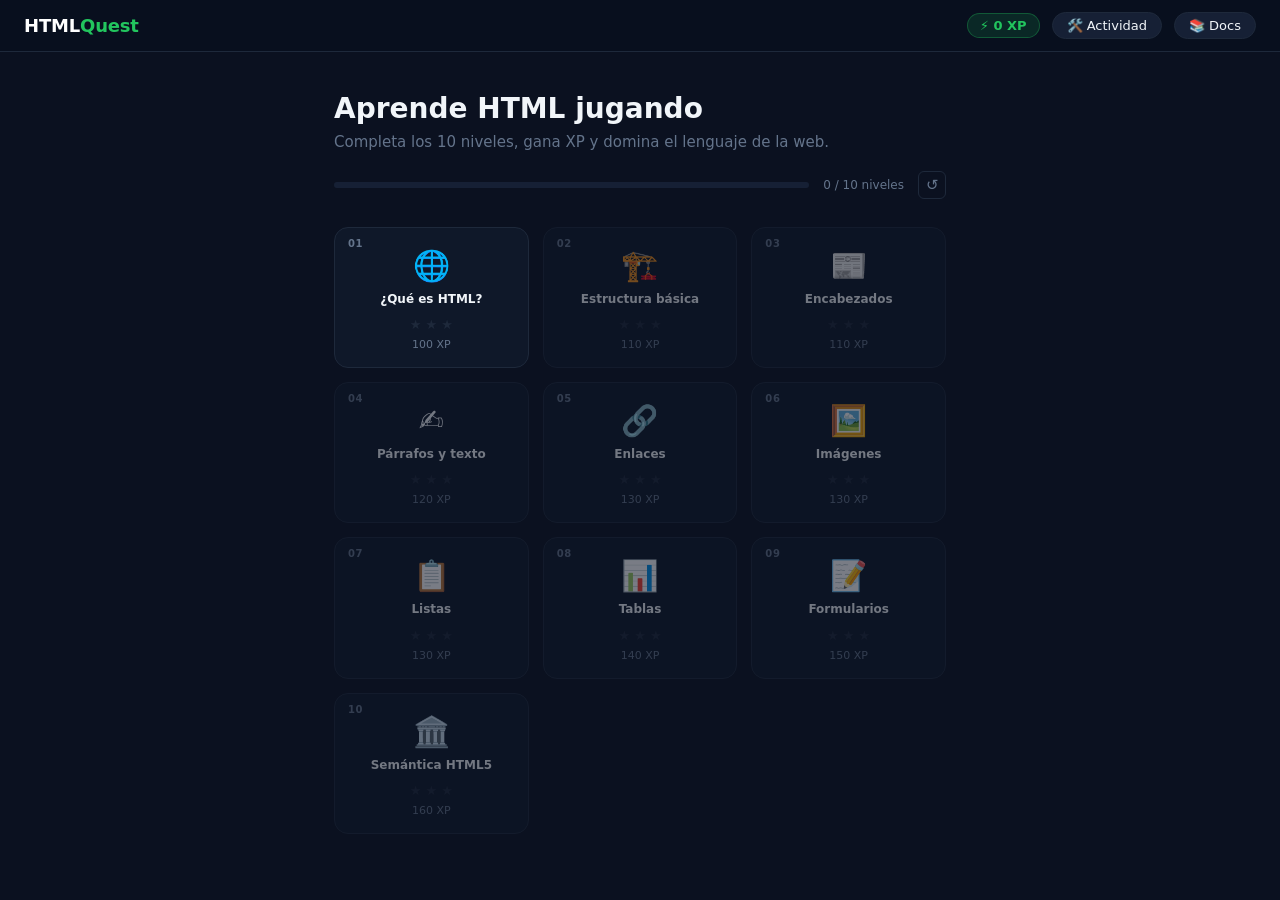
==== index.html @ 98eefcd7 "first commit" ====
<!DOCTYPE html>
<html lang="es">
<head>
<meta charset="UTF-8">
<meta name="viewport" content="width=device-width, initial-scale=1.0">
<title>HTML Quest</title>
<link rel="stylesheet" href="style.css">
</head>
<body>

<!-- ── SELECT ── -->
<div id="screen-select" class="screen active">
  <header class="game-header">
    <div class="game-logo">HTML<span>Quest</span></div>
    <div class="header-right">
      <div class="xp-badge">⚡ <span id="totalXP">0</span> XP</div>
      <a href="actividad.html" target="_blank" class="docs-pill">🛠️ Actividad</a>
      <a href="referencia.html" target="_blank" class="docs-pill">📚 Docs</a>
    </div>
  </header>
  <div class="select-hero">
    <h1>Aprende HTML jugando</h1>
    <p>Completa los 10 niveles, gana XP y domina el lenguaje de la web.</p>
    <div class="overall-progress">
      <div class="overall-bar"><div class="overall-fill" id="overallFill"></div></div>
      <span id="overallText">0 / 10 niveles</span>
      <button class="reset-btn" onclick="resetProgress()" title="Reiniciar progreso">↺</button>
    </div>
  </div>

  <!-- Reset confirmation modal -->
  <div id="resetModal" class="modal-overlay" style="display:none">
    <div class="modal-box">
      <div class="modal-icon">⚠️</div>
      <h3>¿Reiniciar progreso?</h3>
      <p>Se borrarán todos los niveles completados y el XP acumulado. Esta acción no se puede deshacer.</p>
      <div class="modal-actions">
        <button class="secondary-btn" onclick="closeModal()">Cancelar</button>
        <button class="danger-btn" onclick="confirmReset()">Sí, reiniciar</button>
      </div>
    </div>
  </div>
  <div class="level-grid" id="levelGrid"></div>
</div>

<!-- ── LESSON ── -->
<div id="screen-lesson" class="screen">
  <div class="screen-inner">
    <div class="screen-topbar">
      <button class="back-btn" onclick="showSelect()">← Niveles</button>
      <a id="lessonDocsLink" href="referencia.html" target="_blank" class="docs-pill small">📚 Ver en docs</a>
    </div>
    <div class="lesson-badge" id="lessonBadge"></div>
    <h2 class="lesson-title" id="lessonTitle"></h2>
    <div class="lesson-body" id="lessonBody"></div>
    <div class="lesson-code-wrap">
      <div class="lesson-code-bar">HTML</div>
      <pre class="lesson-code" id="lessonCode"></pre>
    </div>
    <div class="lesson-tip" id="lessonTip"></div>
    <button class="primary-btn full-w" onclick="startQuestions()">Empezar preguntas →</button>
  </div>
</div>

<!-- ── QUESTION ── -->
<div id="screen-question" class="screen">
  <div class="screen-inner">
    <div class="screen-topbar">
      <button class="back-btn" onclick="backToLesson()">← Lección</button>
      <div class="q-dots" id="qDots"></div>
    </div>
    <div class="question-card">
      <div class="q-label" id="qLabel"></div>
      <h3 class="q-text" id="qText"></h3>
      <div class="options-grid" id="optionsGrid"></div>
    </div>
    <div class="q-feedback" id="qFeedback"></div>
  </div>
</div>

<!-- ── LEVEL COMPLETE ── -->
<div id="screen-levelcomplete" class="screen">
  <div class="screen-inner centered">
    <div class="big-icon" id="lcIcon"></div>
    <h2 id="lcTitle"></h2>
    <div class="stars-row" id="lcStars"></div>
    <div class="xp-pill" id="lcXP"></div>
    <p class="lc-msg" id="lcMsg"></p>
    <div class="action-row">
      <button class="secondary-btn" onclick="showSelect()">Ver niveles</button>
      <button class="primary-btn" id="nextLevelBtn" onclick="goNextLevel()">Siguiente →</button>
    </div>
  </div>
</div>

<!-- ── GAME COMPLETE ── -->
<div id="screen-gamecomplete" class="screen">
  <div class="screen-inner centered">
    <div class="big-icon">🏆</div>
    <h2>¡HTML dominado!</h2>
    <p style="color:var(--muted);margin-bottom:24px">Has completado los 10 niveles de HTML Quest.</p>
    <div class="xp-pill" id="finalXP"></div>
    <br><br>
    <button class="primary-btn" onclick="showSelect()">Ver todos los niveles</button>
  </div>
</div>

<canvas id="confettiCanvas"></canvas>
<script src="game.js"></script>
</body>
</html>
---- style.css ----
*, *::before, *::after { box-sizing: border-box; margin: 0; padding: 0; }

:root {
  --bg:         #0b1120;
  --surface:    #0f1829;
  --surface2:   #162035;
  --border:     #1e293b;
  --text:       #f1f5f9;
  --muted:      #64748b;
  --accent:     #22c55e;
  --accent-dim: rgba(34,197,94,0.14);
  --wrong:      #ef4444;
  --wrong-dim:  rgba(239,68,68,0.14);
  --gold:       #f59e0b;
}

body {
  background: var(--bg);
  color: var(--text);
  font-family: system-ui, -apple-system, sans-serif;
  font-size: 15px;
  min-height: 100vh;
}

/* ── Screens ── */
.screen { display: none; min-height: 100vh; flex-direction: column; }
.screen.active { display: flex; animation: fadeIn .25s ease; }
@keyframes fadeIn {
  from { opacity: 0; transform: translateY(10px); }
  to   { opacity: 1; transform: translateY(0); }
}

.screen-inner {
  max-width: 660px;
  width: 100%;
  margin: 0 auto;
  padding: 28px 24px 80px;
}
.screen-inner.centered {
  display: flex;
  flex-direction: column;
  align-items: center;
  text-align: center;
  padding-top: 80px;
}

/* ── Header ── */
.game-header {
  display: flex;
  justify-content: space-between;
  align-items: center;
  padding: 0 24px;
  height: 52px;
  background: #080f1e;
  border-bottom: 1px solid var(--border);
  flex-shrink: 0;
}
.game-logo {
  font-weight: 800;
  font-size: 18px;
  letter-spacing: -.01em;
  color: #fff;
}
.game-logo span { color: var(--accent); }
.header-right { display: flex; align-items: center; gap: 12px; }

.xp-badge {
  background: var(--accent-dim);
  border: 1px solid rgba(34,197,94,0.3);
  color: var(--accent);
  padding: 4px 12px;
  border-radius: 20px;
  font-size: 13px;
  font-weight: 600;
}

.docs-pill {
  background: var(--surface2);
  border: 1px solid var(--border);
  color: var(--text);
  padding: 5px 14px;
  border-radius: 20px;
  font-size: 13px;
  text-decoration: none;
  transition: border-color .15s;
}
.docs-pill:hover { border-color: var(--accent); }
.docs-pill.small { padding: 3px 10px; font-size: 12px; }

/* ── Select Hero ── */
.select-hero {
  max-width: 660px;
  margin: 0 auto;
  padding: 40px 24px 28px;
  width: 100%;
}
.select-hero h1 { font-size: 28px; font-weight: 800; margin-bottom: 8px; }
.select-hero p  { color: var(--muted); margin-bottom: 20px; }

.overall-progress {
  display: flex;
  align-items: center;
  gap: 14px;
}
.overall-bar {
  flex: 1;
  height: 6px;
  background: var(--surface2);
  border-radius: 6px;
  overflow: hidden;
}
.overall-fill {
  height: 100%;
  background: var(--accent);
  border-radius: 6px;
  transition: width .5s ease;
  width: 0%;
}
.overall-progress span { font-size: 12px; color: var(--muted); white-space: nowrap; }

/* ── Level Grid ── */
.level-grid {
  display: grid;
  grid-template-columns: repeat(auto-fill, minmax(155px, 1fr));
  gap: 14px;
  max-width: 660px;
  margin: 0 auto;
  padding: 0 24px 60px;
  width: 100%;
}

.level-card {
  background: var(--surface);
  border: 1px solid var(--border);
  border-radius: 14px;
  padding: 20px 14px 16px;
  cursor: pointer;
  transition: transform .2s, border-color .2s, box-shadow .2s;
  position: relative;
  text-align: center;
}
.level-card:hover {
  transform: translateY(-3px);
  border-color: var(--accent);
  box-shadow: 0 8px 28px rgba(34,197,94,0.12);
}
.level-card.completed { border-color: rgba(34,197,94,0.25); }
.level-card.locked { opacity: .45; cursor: not-allowed; }
.level-card.locked:hover { transform: none; border-color: var(--border); box-shadow: none; }

.lc-num {
  position: absolute;
  top: 10px; left: 13px;
  font-size: 10px;
  font-weight: 700;
  color: var(--muted);
  letter-spacing: .06em;
}
.lc-icon  { font-size: 30px; display: block; margin-bottom: 8px; }
.lc-title { font-size: 12px; font-weight: 600; color: var(--text); margin-bottom: 8px; line-height: 1.35; }
.lc-stars { font-size: 15px; margin-bottom: 5px; min-height: 18px; }
.lc-xp    { font-size: 11px; color: var(--muted); }

.star-on  { color: var(--gold); }
.star-off { color: var(--border); }
.star-empty-all { color: var(--border); font-size: 13px; }

/* ── Lesson ── */
.screen-topbar {
  display: flex;
  justify-content: space-between;
  align-items: center;
  margin-bottom: 28px;
}

.back-btn {
  background: none;
  border: none;
  color: var(--muted);
  cursor: pointer;
  font-size: 13px;
  padding: 4px 0;
  transition: color .15s;
}
.back-btn:hover { color: var(--text); }

.lesson-badge {
  display: inline-block;
  background: var(--accent);
  color: #fff;
  font-size: 11px;
  font-weight: 700;
  padding: 2px 10px;
  border-radius: 4px;
  letter-spacing: .05em;
  margin-bottom: 10px;
}
.lesson-title { font-size: 26px; font-weight: 800; margin-bottom: 16px; }
.lesson-body  { color: #c8d5e8; line-height: 1.75; margin-bottom: 24px; }
.lesson-body strong { color: #fff; }
.lesson-body em     { color: var(--accent); font-style: normal; }
.lesson-body code   { background: var(--surface2); padding: 1px 6px; border-radius: 4px; font-family: monospace; font-size: 13px; color: #93c5fd; }

.lesson-code-wrap {
  border: 1px solid var(--border);
  border-radius: 10px;
  overflow: hidden;
  margin-bottom: 20px;
}
.lesson-code-bar {
  background: var(--surface2);
  border-bottom: 1px solid var(--border);
  padding: 7px 14px;
  font-size: 11px;
  text-transform: uppercase;
  letter-spacing: .08em;
  color: var(--muted);
}
.lesson-code {
  background: #060d1a;
  color: #86efac;
  font-family: 'Fira Code', 'Cascadia Code', monospace;
  font-size: 13px;
  line-height: 1.7;
  padding: 20px;
  margin: 0;
  overflow-x: auto;
  white-space: pre;
}

.lesson-tip {
  background: rgba(245,158,11,0.1);
  border: 1px solid rgba(245,158,11,0.25);
  border-radius: 8px;
  padding: 12px 16px;
  font-size: 13px;
  color: #fcd34d;
  line-height: 1.6;
  margin-bottom: 28px;
}

/* ── Buttons ── */
.primary-btn {
  background: var(--accent);
  color: #000;
  border: none;
  padding: 12px 24px;
  border-radius: 8px;
  font-size: 15px;
  font-weight: 700;
  cursor: pointer;
  transition: filter .15s, transform .15s;
}
.primary-btn:hover { filter: brightness(1.1); transform: translateY(-1px); }
.primary-btn.full-w { width: 100%; padding: 14px; }

.secondary-btn {
  background: var(--surface2);
  color: var(--text);
  border: 1px solid var(--border);
  padding: 12px 24px;
  border-radius: 8px;
  font-size: 15px;
  font-weight: 600;
  cursor: pointer;
  transition: border-color .15s;
}
.secondary-btn:hover { border-color: var(--accent); }

/* ── Questions ── */
.q-dots { display: flex; gap: 6px; }
.q-dot {
  width: 28px; height: 4px; border-radius: 4px;
  background: var(--border); transition: background .2s;
}
.q-dot.active { background: var(--accent); }
.q-dot.done   { background: rgba(34,197,94,0.4); }

.question-card {
  background: var(--surface);
  border: 1px solid var(--border);
  border-radius: 14px;
  padding: 28px 24px;
}
.q-label { font-size: 11px; text-transform: uppercase; letter-spacing: .08em; color: var(--muted); margin-bottom: 14px; }
.q-text  { font-size: 18px; font-weight: 700; line-height: 1.5; margin-bottom: 0; }

.options-grid {
  display: grid;
  grid-template-columns: 1fr 1fr;
  gap: 10px;
  margin-top: 24px;
}

.option-btn {
  background: var(--surface2);
  border: 2px solid var(--border);
  color: var(--text);
  padding: 14px 16px;
  border-radius: 10px;
  cursor: pointer;
  font-size: 13px;
  text-align: left;
  line-height: 1.5;
  transition: border-color .15s, background .15s, color .15s;
  font-family: inherit;
}
.option-btn:hover:not(:disabled) {
  border-color: var(--accent);
  background: var(--accent-dim);
}
.option-btn:disabled { cursor: default; }
.option-btn.correct  { border-color: var(--accent); background: var(--accent-dim); color: var(--accent); font-weight: 600; }
.option-btn.wrong    { border-color: var(--wrong);  background: var(--wrong-dim);  color: var(--wrong);  }

.q-feedback {
  margin-top: 14px;
  padding: 14px 18px;
  border-radius: 10px;
  display: none;
  align-items: flex-start;
  gap: 12px;
  animation: slideUp .2s ease;
  font-size: 14px;
  line-height: 1.55;
}
.q-feedback.show { display: flex; }
.q-feedback.correct { background: var(--accent-dim); border: 1px solid rgba(34,197,94,.3); color: #86efac; }
.q-feedback.wrong   { background: var(--wrong-dim);  border: 1px solid rgba(239,68,68,.3); color: #fca5a5; }
.feedback-icon { font-size: 18px; flex-shrink: 0; margin-top: 1px; }
.feedback-body { flex: 1; }
.feedback-next {
  margin-top: 10px;
  background: none;
  border: none;
  color: inherit;
  font-weight: 700;
  font-size: 13px;
  cursor: pointer;
  padding: 0;
  text-decoration: underline;
  font-family: inherit;
}

@keyframes slideUp {
  from { opacity: 0; transform: translateY(8px); }
  to   { opacity: 1; transform: translateY(0); }
}

/* ── Level Complete ── */
.big-icon { font-size: 64px; margin-bottom: 16px; }
.stars-row { font-size: 32px; margin: 12px 0; letter-spacing: 4px; }
.xp-pill {
  background: var(--accent-dim);
  border: 1px solid rgba(34,197,94,.3);
  color: var(--accent);
  font-size: 20px;
  font-weight: 800;
  padding: 8px 24px;
  border-radius: 30px;
  display: inline-block;
  margin: 8px 0;
}
.lc-msg { color: var(--muted); margin: 16px 0 28px; font-size: 15px; }
.action-row { display: flex; gap: 12px; }

/* ── Canvas ── */
canvas { position: fixed; top: 0; left: 0; pointer-events: none; z-index: 9999; }

/* ── Reset button ── */
.reset-btn {
  background: none;
  border: 1px solid var(--border);
  color: var(--muted);
  width: 28px; height: 28px;
  border-radius: 6px;
  cursor: pointer;
  font-size: 15px;
  display: flex; align-items: center; justify-content: center;
  flex-shrink: 0;
  transition: color .15s, border-color .15s;
}
.reset-btn:hover { color: var(--wrong); border-color: var(--wrong); }

/* ── Modal ── */
.modal-overlay {
  position: fixed; inset: 0;
  background: rgba(0,0,0,0.6);
  display: flex; align-items: center; justify-content: center;
  z-index: 1000;
  animation: fadeIn .2s ease;
}
.modal-box {
  background: var(--surface);
  border: 1px solid var(--border);
  border-radius: 16px;
  padding: 36px 32px;
  max-width: 380px;
  width: 90%;
  text-align: center;
}
.modal-icon { font-size: 40px; margin-bottom: 12px; }
.modal-box h3 { font-size: 20px; font-weight: 700; margin-bottom: 10px; }
.modal-box p  { color: var(--muted); font-size: 14px; line-height: 1.6; margin-bottom: 24px; }
.modal-actions { display: flex; gap: 10px; justify-content: center; }

.danger-btn {
  background: var(--wrong);
  color: #fff;
  border: none;
  padding: 10px 22px;
  border-radius: 8px;
  font-size: 14px;
  font-weight: 700;
  cursor: pointer;
  transition: filter .15s;
}
.danger-btn:hover { filter: brightness(1.15); }
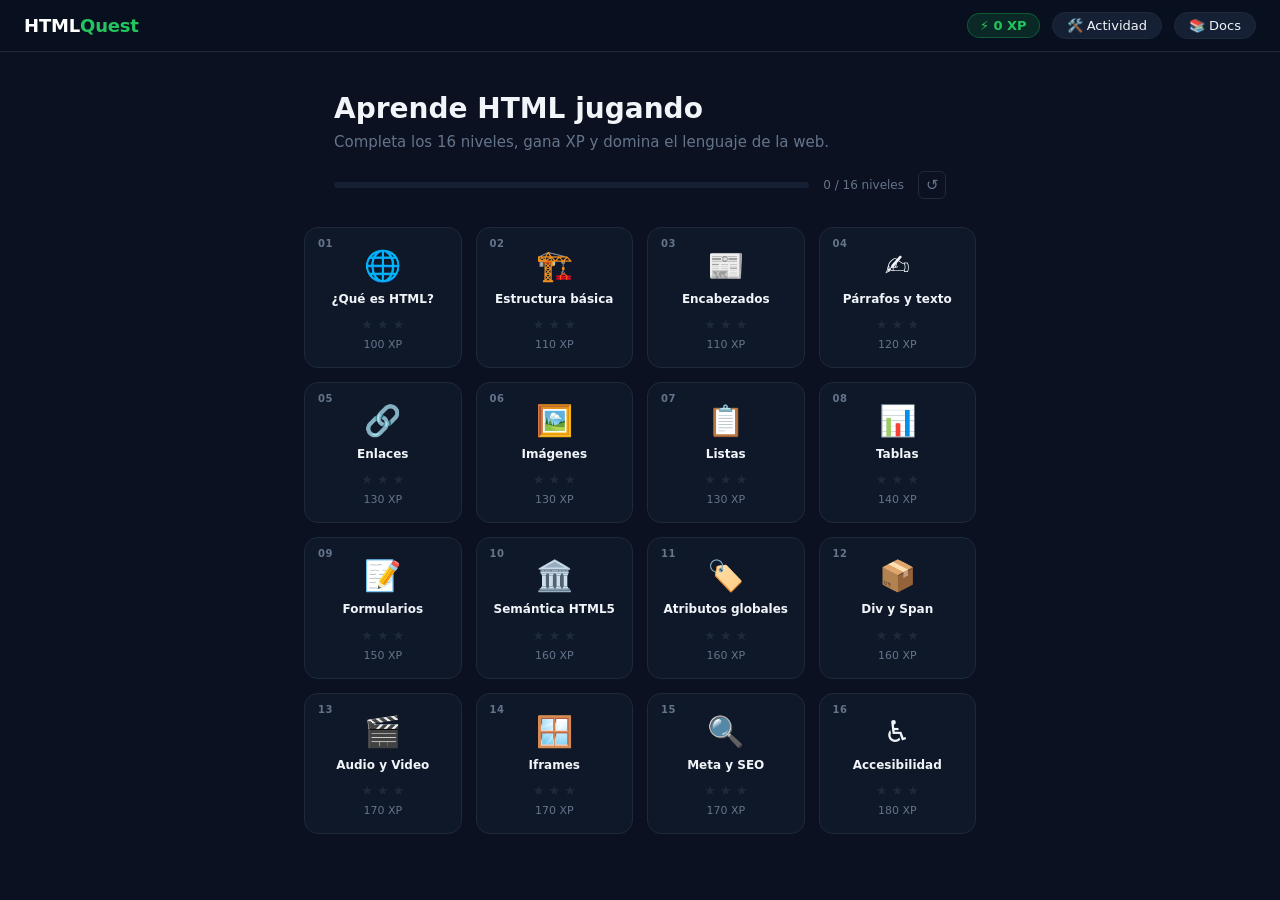
==== commit d313fa3e: "more levels" ====
--- a/index.html
+++ b/index.html
@@ -20,7 +20,7 @@
   </header>
   <div class="select-hero">
     <h1>Aprende HTML jugando</h1>
-    <p>Completa los 10 niveles, gana XP y domina el lenguaje de la web.</p>
+    <p>Completa los 16 niveles, gana XP y domina el lenguaje de la web.</p>
     <div class="overall-progress">
       <div class="overall-bar"><div class="overall-fill" id="overallFill"></div></div>
       <span id="overallText">0 / 10 niveles</span>
@@ -98,7 +98,7 @@
   <div class="screen-inner centered">
     <div class="big-icon">🏆</div>
     <h2>¡HTML dominado!</h2>
-    <p style="color:var(--muted);margin-bottom:24px">Has completado los 10 niveles de HTML Quest.</p>
+    <p style="color:var(--muted);margin-bottom:24px">Has completado los 16 niveles de HTML Quest.</p>
     <div class="xp-pill" id="finalXP"></div>
     <br><br>
     <button class="primary-btn" onclick="showSelect()">Ver todos los niveles</button>
--- a/style.css
+++ b/style.css
@@ -121,9 +121,9 @@
 /* ── Level Grid ── */
 .level-grid {
   display: grid;
-  grid-template-columns: repeat(auto-fill, minmax(155px, 1fr));
+  grid-template-columns: repeat(4, 1fr);
   gap: 14px;
-  max-width: 660px;
+  max-width: 720px;
   margin: 0 auto;
   padding: 0 24px 60px;
   width: 100%;
@@ -145,8 +145,6 @@
   box-shadow: 0 8px 28px rgba(34,197,94,0.12);
 }
 .level-card.completed { border-color: rgba(34,197,94,0.25); }
-.level-card.locked { opacity: .45; cursor: not-allowed; }
-.level-card.locked:hover { transform: none; border-color: var(--border); box-shadow: none; }
 
 .lc-num {
   position: absolute;
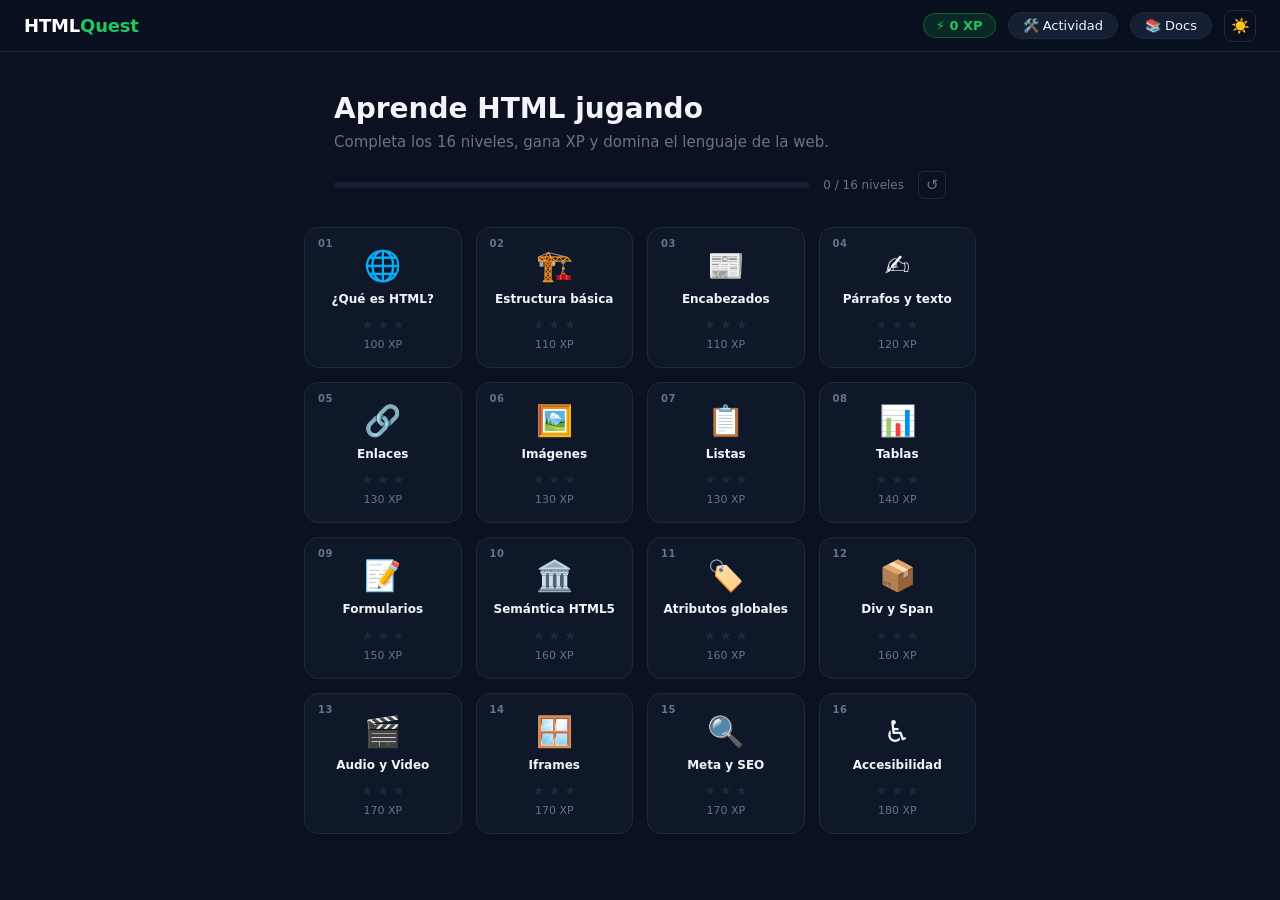
==== commit b4782361: "light mode" ====
--- a/index.html
+++ b/index.html
@@ -5,6 +5,7 @@
 <meta name="viewport" content="width=device-width, initial-scale=1.0">
 <title>HTML Quest</title>
 <link rel="stylesheet" href="style.css">
+<script>(function(){var t=localStorage.getItem('theme')||'dark';document.documentElement.setAttribute('data-theme',t);})();</script>
 </head>
 <body>
 
@@ -16,6 +17,7 @@
       <div class="xp-badge">⚡ <span id="totalXP">0</span> XP</div>
       <a href="actividad.html" target="_blank" class="docs-pill">🛠️ Actividad</a>
       <a href="referencia.html" target="_blank" class="docs-pill">📚 Docs</a>
+      <button class="theme-toggle" id="themeToggle" onclick="toggleTheme()" title="Cambiar tema">☀️</button>
     </div>
   </header>
   <div class="select-hero">
@@ -107,5 +109,18 @@
 
 <canvas id="confettiCanvas"></canvas>
 <script src="game.js"></script>
+<script>
+function toggleTheme() {
+  var next = document.documentElement.getAttribute('data-theme') === 'light' ? 'dark' : 'light';
+  document.documentElement.setAttribute('data-theme', next);
+  localStorage.setItem('theme', next);
+  document.getElementById('themeToggle').textContent = next === 'light' ? '🌙' : '☀️';
+}
+(function(){
+  var t = document.documentElement.getAttribute('data-theme');
+  var btn = document.getElementById('themeToggle');
+  if (btn) btn.textContent = t === 'light' ? '🌙' : '☀️';
+})();
+</script>
 </body>
 </html>
--- a/style.css
+++ b/style.css
@@ -12,7 +12,30 @@
   --wrong:      #ef4444;
   --wrong-dim:  rgba(239,68,68,0.14);
   --gold:       #f59e0b;
-}
+  --header-bg:  #080f1e;
+}
+
+[data-theme="light"] {
+  --bg:         #f0f4f8;
+  --surface:    #ffffff;
+  --surface2:   #e8edf3;
+  --border:     #d1d9e0;
+  --text:       #1a2332;
+  --muted:      #6b7a8d;
+  --accent:     #16a34a;
+  --accent-dim: rgba(22,163,74,0.1);
+  --wrong:      #dc2626;
+  --wrong-dim:  rgba(220,38,38,0.1);
+  --gold:       #d97706;
+  --header-bg:  #ffffff;
+}
+[data-theme="light"] .game-header { border-bottom-color: var(--border); }
+[data-theme="light"] .game-logo   { color: var(--text); }
+[data-theme="light"] .lesson-body { color: #3d4f61; }
+[data-theme="light"] .lesson-body strong { color: var(--text); }
+[data-theme="light"] .lesson-body code   { color: #1d4ed8; }
+[data-theme="light"] .q-feedback.correct { color: #15803d; }
+[data-theme="light"] .q-feedback.wrong   { color: #b91c1c; }
 
 body {
   background: var(--bg);
@@ -51,7 +74,7 @@
   align-items: center;
   padding: 0 24px;
   height: 52px;
-  background: #080f1e;
+  background: var(--header-bg);
   border-bottom: 1px solid var(--border);
   flex-shrink: 0;
 }
@@ -365,6 +388,21 @@
 /* ── Canvas ── */
 canvas { position: fixed; top: 0; left: 0; pointer-events: none; z-index: 9999; }
 
+/* ── Theme toggle ── */
+.theme-toggle {
+  background: none;
+  border: 1px solid var(--border);
+  color: var(--text);
+  width: 32px; height: 32px;
+  border-radius: 8px;
+  cursor: pointer;
+  font-size: 15px;
+  display: flex; align-items: center; justify-content: center;
+  flex-shrink: 0;
+  transition: border-color .15s;
+}
+.theme-toggle:hover { border-color: var(--accent); }
+
 /* ── Reset button ── */
 .reset-btn {
   background: none;
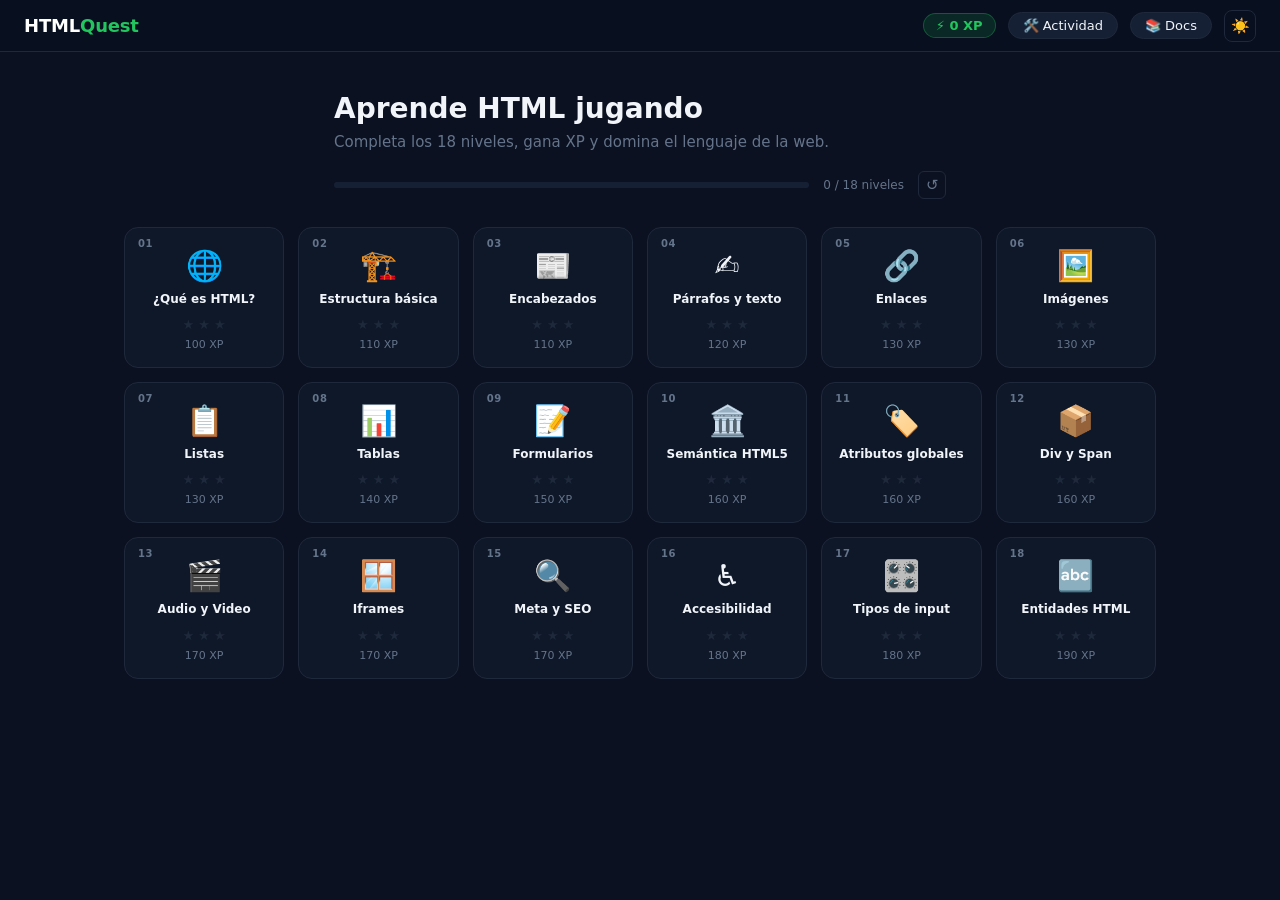
==== commit 05f8362a: "2 more levels" ====
--- a/index.html
+++ b/index.html
@@ -22,7 +22,7 @@
   </header>
   <div class="select-hero">
     <h1>Aprende HTML jugando</h1>
-    <p>Completa los 16 niveles, gana XP y domina el lenguaje de la web.</p>
+    <p>Completa los 18 niveles, gana XP y domina el lenguaje de la web.</p>
     <div class="overall-progress">
       <div class="overall-bar"><div class="overall-fill" id="overallFill"></div></div>
       <span id="overallText">0 / 10 niveles</span>
@@ -100,7 +100,7 @@
   <div class="screen-inner centered">
     <div class="big-icon">🏆</div>
     <h2>¡HTML dominado!</h2>
-    <p style="color:var(--muted);margin-bottom:24px">Has completado los 16 niveles de HTML Quest.</p>
+    <p style="color:var(--muted);margin-bottom:24px">Has completado los 18 niveles de HTML Quest.</p>
     <div class="xp-pill" id="finalXP"></div>
     <br><br>
     <button class="primary-btn" onclick="showSelect()">Ver todos los niveles</button>
--- a/style.css
+++ b/style.css
@@ -144,9 +144,9 @@
 /* ── Level Grid ── */
 .level-grid {
   display: grid;
-  grid-template-columns: repeat(4, 1fr);
+  grid-template-columns: repeat(6, 1fr);
   gap: 14px;
-  max-width: 720px;
+  max-width: 1080px;
   margin: 0 auto;
   padding: 0 24px 60px;
   width: 100%;
